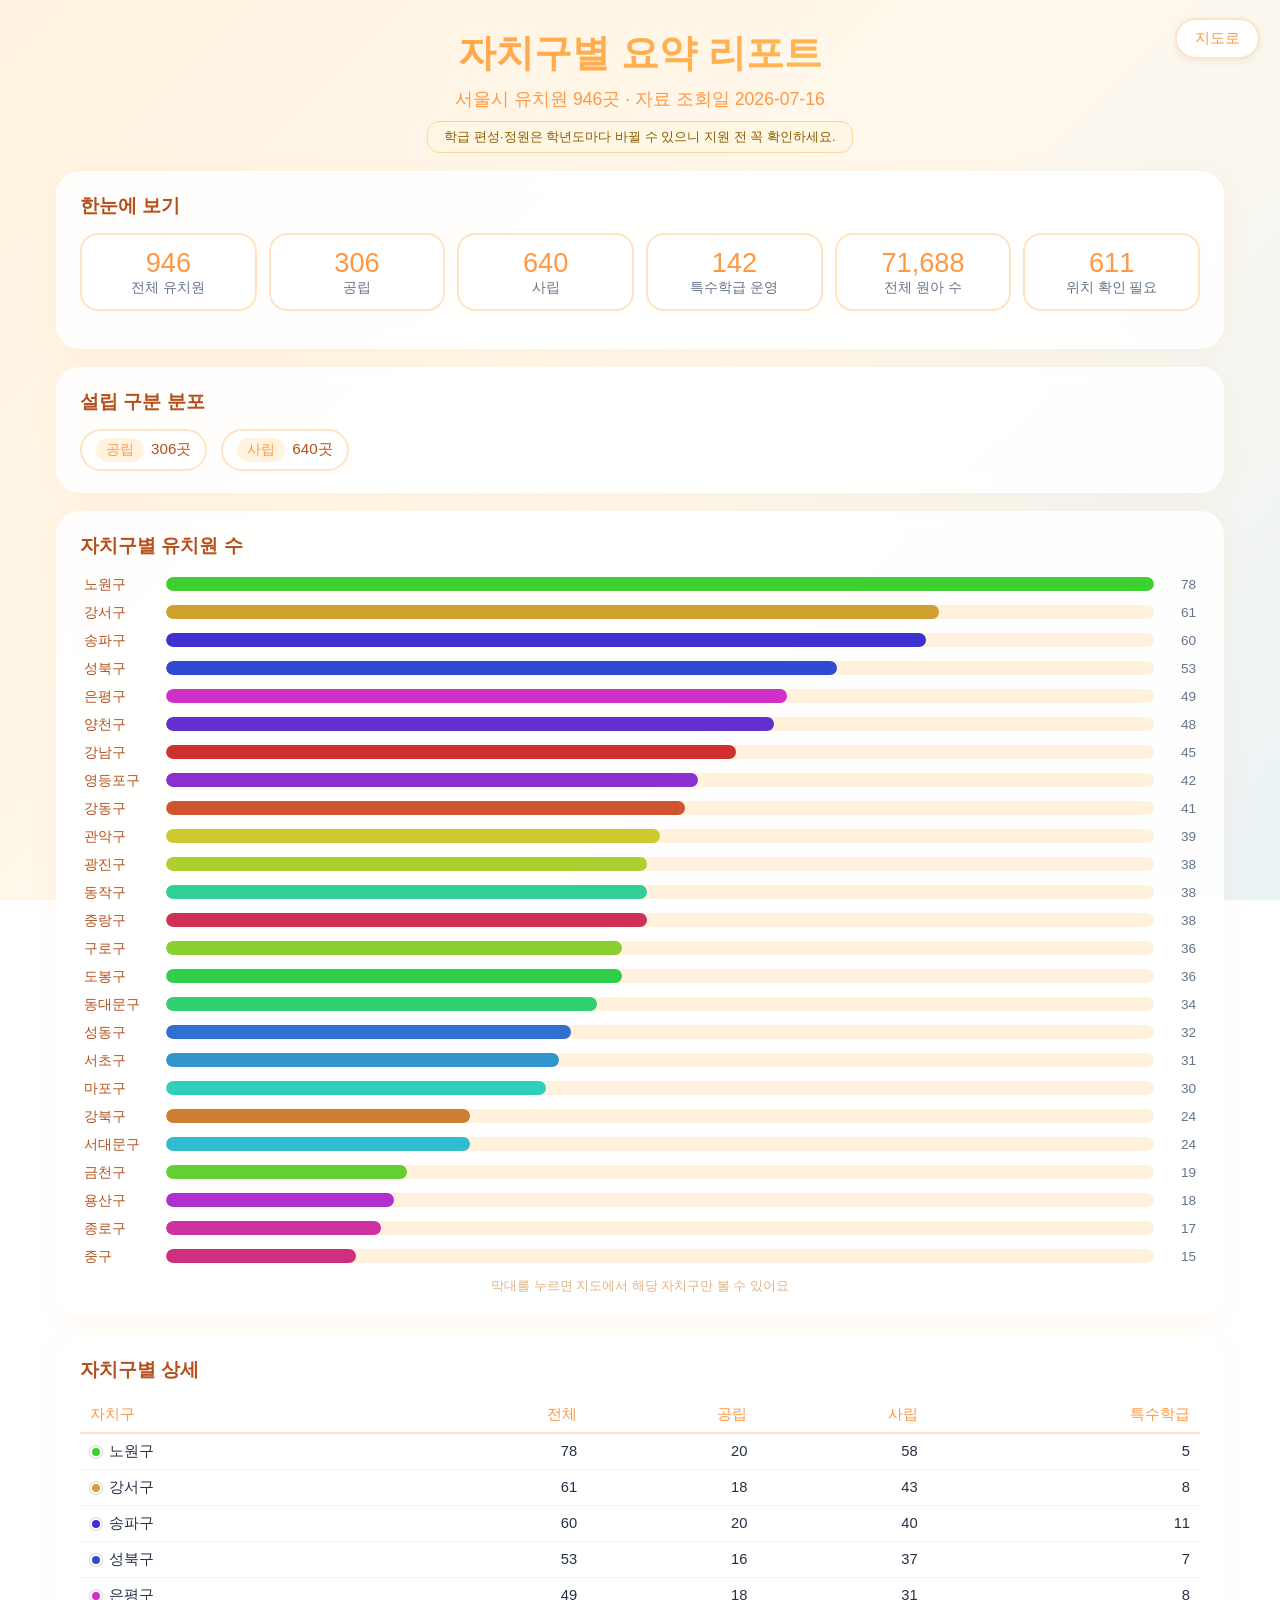
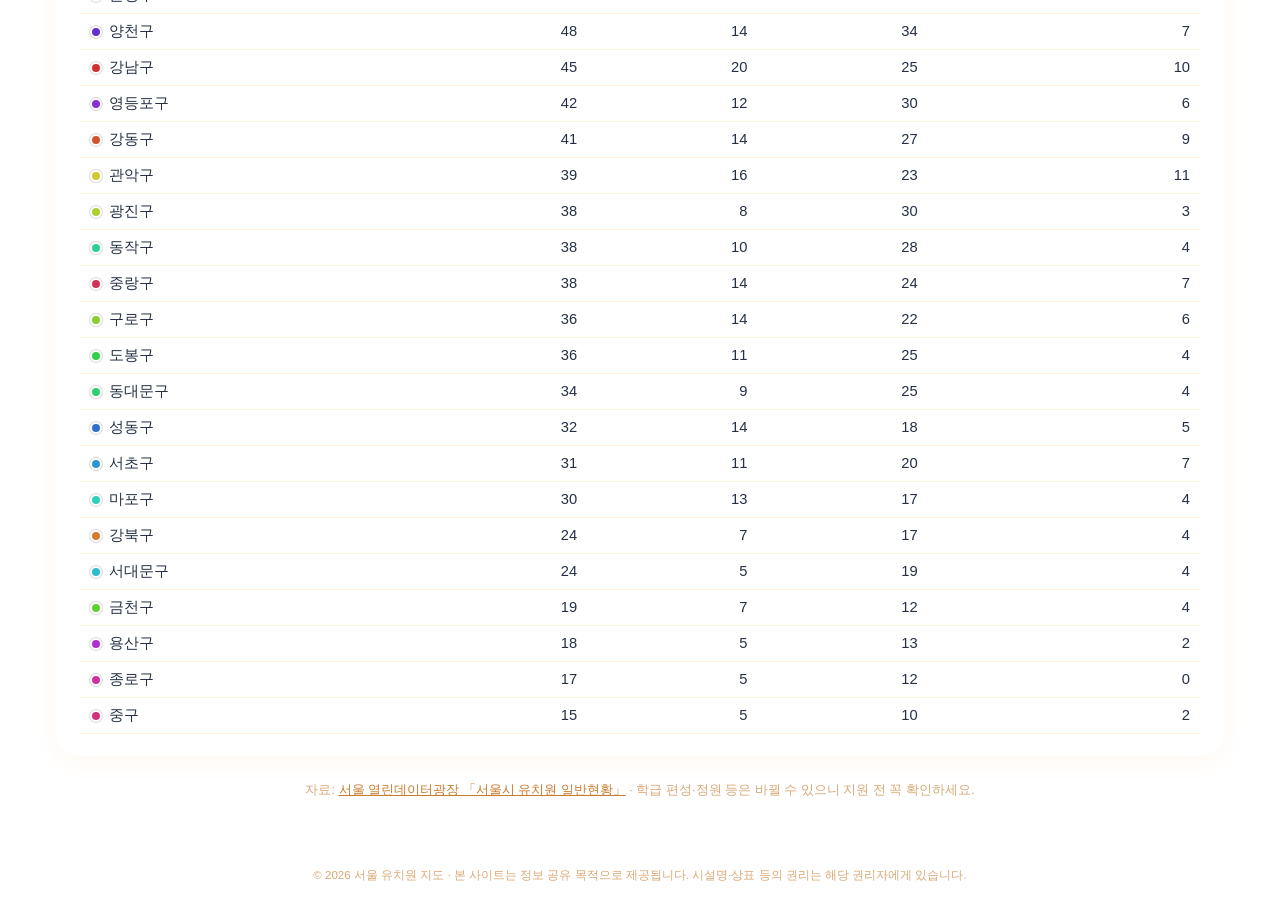
==== report.html @ e549f244 "서울 유치원 지도 초기 구현 서울 열린데이터광장 「서울시 유치원 일반현황」(946곳)을 수집·지오코딩해 자치구/설립구분/특수학급 여부로 필터링 가능한 지도로 제공. voucher_" ====
<!DOCTYPE html>
<html lang="ko">
<head>
<meta charset="UTF-8">
<meta name="viewport" content="width=device-width, initial-scale=1.0">
<meta http-equiv="Content-Security-Policy" content="default-src 'self'; script-src 'self'; style-src 'self' 'unsafe-inline' https://fonts.googleapis.com; font-src https://fonts.gstatic.com; img-src 'self' data:; connect-src 'self'; object-src 'none'; base-uri 'self'; form-action 'none'">
<title>자치구별 요약 리포트</title>
<meta name="description" content="서울 유치원 자치구별 현황 요약 리포트">
<meta name="theme-color" content="#FF9843">
<link rel="manifest" href="manifest.json">
<link rel="icon" type="image/png" sizes="512x512" href="assets/icons/app-icon-512.png">
<link rel="apple-touch-icon" sizes="180x180" href="assets/icons/app-icon-apple-180.png">
<meta name="apple-mobile-web-app-capable" content="yes">
<meta name="apple-mobile-web-app-status-bar-style" content="default">
<meta name="apple-mobile-web-app-title" content="유치원 지도">
<link rel="stylesheet" href="assets/css/style.css">
</head>
<body>

<header class="app-header">
  <a class="report-btn" href="index.html">지도로</a>
  <div class="header-inner">
    <h1 class="app-title">자치구별 요약 리포트</h1>
    <p class="app-subtitle">서울시 유치원 <span id="totalCount"></span>곳 · 자료 조회일 <span id="surveyDate"></span></p>
    <div class="top-notice">학급 편성·정원은 학년도마다 바뀔 수 있으니 지원 전 꼭 확인하세요.</div>
  </div>
</header>

<main class="container report-page">

  <!-- 핵심 지표 -->
  <section class="panel">
    <h2 class="report-section-title">한눈에 보기</h2>
    <div class="stat-tiles" id="statTiles"></div>
  </section>

  <!-- 설립 구분 분포 -->
  <section class="panel">
    <h2 class="report-section-title">설립 구분 분포</h2>
    <div class="status-chips" id="kindChips"></div>
  </section>

  <!-- 자치구별 기관 수 -->
  <section class="panel">
    <h2 class="report-section-title">자치구별 유치원 수</h2>
    <div class="district-bars" id="districtBars"></div>
    <p class="dash-hint">막대를 누르면 지도에서 해당 자치구만 볼 수 있어요</p>
  </section>

  <!-- 자치구별 상세 표 -->
  <section class="panel">
    <h2 class="report-section-title">자치구별 상세</h2>
    <div class="table-wrap">
      <table class="report-table" id="reportTable">
        <thead>
          <tr>
            <th>자치구</th><th>전체</th><th>공립</th><th>사립</th><th>특수학급</th>
          </tr>
        </thead>
        <tbody></tbody>
      </table>
    </div>
  </section>

  <footer class="app-footer">
    <p>자료: <a href="https://data.seoul.go.kr/dataList/OA-20566/A/1/datasetView.do" target="_blank" rel="noopener">서울 열린데이터광장 「서울시 유치원 일반현황」</a> · 학급 편성·정원 등은 바뀔 수 있으니 지원 전 꼭 확인하세요.</p>
  </footer>
</main>

<div class="site-notice" role="note">
  © 2026 서울 유치원 지도 · 본 사이트는 정보 공유 목적으로 제공됩니다. 시설명·상표 등의 권리는 해당 권리자에게 있습니다.
</div>

<script src="assets/js/data.js"></script>
<script src="assets/js/report.js"></script>
</body>
</html>
---- assets/css/style.css ----
@import url('https://fonts.googleapis.com/css2?family=Jua&display=swap');

:root {
  --coral: #FF9843;
  --coral-dark: #B5501C;
  --yellow: #FFC55C;
  --gold: #F5A623;
  --blue: #4A90D9;
  --grad-primary: linear-gradient(135deg, #FF9843, #FFC55C);
  --border-light: #FFE3C2;
  --text-muted: #64748b;
  --shadow-card: 0 8px 25px rgba(0, 0, 0, 0.1);
  --shadow-card-hover: 0 15px 35px rgba(0, 0, 0, 0.18);
  --shadow-panel: 0 4px 24px rgba(255, 152, 67, 0.08);
}

* { margin: 0; padding: 0; box-sizing: border-box; }

body {
  font-family: 'Jua', -apple-system, BlinkMacSystemFont, 'Segoe UI', 'Noto Sans KR', sans-serif;
  background: linear-gradient(135deg, #FFF3E0 0%, #FFF8ED 50%, #EAF3F5 100%);
  background-attachment: fixed;
  color: var(--coral-dark);
  min-height: 100vh;
}

/* ---------- 헤더 ---------- */
.app-header {
  position: relative;
  text-align: center;
  padding: 28px 16px 18px;
  overflow: hidden;
}
.app-title {
  font-size: 2.4rem;
  background: var(--grad-primary);
  -webkit-background-clip: text;
  background-clip: text;
  -webkit-text-fill-color: transparent;
  text-shadow: none;
}
.app-subtitle { margin-top: 8px; font-size: 1.1rem; color: var(--coral); }
.top-notice {
  display: inline-block; text-align: center;
  margin: 10px auto 0; padding: 6px 16px;
  background: #FFF6E3; color: #8A5B00;
  border: 1px solid #F5D89A; border-radius: 12px;
  font-size: 0.82rem; line-height: 1.35;
  position: relative; z-index: 1;
}
@keyframes float {
  0%, 100% { transform: translateY(0) rotate(-4deg); }
  50% { transform: translateY(-12px) rotate(4deg); }
}

.container { max-width: 1200px; margin: 0 auto; padding: 0 16px 40px; }

.report-btn {
  position: absolute; top: 18px; right: 20px; z-index: 10;
  font-size: 0.95rem; text-decoration: none;
  padding: 8px 18px; border-radius: 999px;
  background: white; color: var(--coral);
  border: 2px solid var(--border-light);
  box-shadow: 0 2px 8px rgba(0, 0, 0, 0.06);
  transition: all 0.25s;
}
.report-btn:hover {
  background: var(--grad-primary); color: white; border-color: transparent;
  transform: translateY(-2px);
  box-shadow: 0 4px 14px rgba(255, 152, 67, 0.4);
}

/* ---------- 패널 공통 ---------- */
.panel {
  background: rgba(255, 255, 255, 0.9);
  backdrop-filter: blur(8px);
  border-radius: 24px;
  box-shadow: var(--shadow-panel);
  padding: 18px 20px;
  margin-bottom: 18px;
}

/* ---------- 리포트 페이지 ---------- */
.report-page .panel { padding: 22px 24px; }
.report-section-title {
  font-size: 1.2rem; color: var(--coral-dark); margin-bottom: 14px;
}
.status-chips { display: flex; flex-wrap: wrap; gap: 14px; }
.status-chip {
  display: inline-flex; align-items: center; gap: 7px;
  background: white; border: 2px solid var(--border-light);
  border-radius: 999px; padding: 7px 14px;
}
.status-chip .tag { font-size: 0.85rem; }
.chip-num { font-size: 0.95rem; color: var(--coral-dark); }
.table-wrap { overflow-x: auto; }
.report-table {
  width: 100%; border-collapse: collapse; font-size: 0.92rem;
  min-width: 560px;
}
.report-table th {
  color: var(--coral); font-weight: normal; text-align: left;
  padding: 8px 10px; border-bottom: 2px solid var(--border-light);
  white-space: nowrap;
}
.report-table td {
  padding: 8px 10px; color: #253044;
  border-bottom: 1px solid #FFF1DC; white-space: nowrap;
}
.report-table td:not(:first-child), .report-table th:not(:first-child) { text-align: right; }
.report-table tr:hover td { background: #FFF8ED; }
.report-table .legend-dot { margin-right: 7px; }

.stat-tiles {
  display: grid; grid-template-columns: repeat(auto-fit, minmax(130px, 1fr));
  gap: 12px; margin-bottom: 16px;
}
.stat-tile {
  background: white; border: 2px solid var(--border-light);
  border-radius: 18px; padding: 12px 14px; text-align: center;
}
.stat-tile .num { font-size: 1.7rem; color: var(--coral); }
.stat-tile .lbl { font-size: 0.85rem; color: var(--text-muted); }

.district-bars { display: flex; flex-direction: column; gap: 5px; }
.dbar {
  display: grid; grid-template-columns: 74px 1fr 34px; align-items: center;
  gap: 8px; background: none; border: none; cursor: pointer;
  font-family: inherit; font-size: 0.9rem; color: var(--coral-dark);
  padding: 2px 4px; border-radius: 10px; text-align: left;
}
.dbar:hover, .dbar.active { background: #FFF8ED; }
.dbar .track { display: block; background: #FFF1DC; border-radius: 999px; height: 14px; overflow: hidden; }
.dbar .fill { display: block; height: 100%; border-radius: 999px; }
.dbar .cnt { text-align: right; color: var(--text-muted); font-size: 0.85rem; }
.dash-hint { margin-top: 10px; font-size: 0.8rem; color: #E0B482; text-align: center; }

/* ---------- 필터 바 ---------- */
.filter-row {
  display: flex; flex-wrap: wrap; align-items: center; gap: 8px;
  margin-bottom: 10px;
}
.filter-row:last-child { margin-bottom: 0; }
.filter-label {
  font-size: 0.85rem; color: var(--text-muted); min-width: 56px;
}
.search-row { gap: 10px; }

.filter-collapse-btn {
  flex: 0 0 44px; min-height: 44px;
  background: white; color: var(--coral);
  border: 2px solid var(--border-light); border-radius: 999px;
  font-size: 1rem; cursor: pointer;
  box-shadow: 0 2px 8px rgba(0, 0, 0, 0.06);
  transition: all 0.25s;
}
.filter-collapse-btn:hover {
  transform: translateY(-2px);
  box-shadow: 0 4px 12px rgba(255, 152, 67, 0.2);
}
.filter-groups[hidden] { display: none; }
.search-box {
  flex: 1; min-width: 220px; position: relative;
}
.search-box input {
  width: 100%; padding: 11px 16px;
  border: 2px solid var(--border-light); border-radius: 999px;
  font-family: inherit; font-size: 1rem; color: var(--coral-dark);
  outline: none; background: white; transition: box-shadow 0.2s, border-color 0.2s;
}
.search-box input:focus {
  border-color: var(--yellow);
  box-shadow: 0 0 0 3px rgba(255, 197, 92, 0.25);
}
.district-select {
  padding: 11px 16px; border: 2px solid var(--border-light); border-radius: 999px;
  font-family: inherit; font-size: 1rem; color: var(--coral-dark);
  background: white; cursor: pointer; outline: none;
  max-width: 220px;
}

.pill {
  font-family: inherit; font-size: 0.92rem;
  padding: 7px 16px; border-radius: 999px; cursor: pointer;
  background: white; color: var(--coral);
  border: 2px solid var(--border-light);
  box-shadow: 0 2px 8px rgba(0, 0, 0, 0.06);
  transition: all 0.25s;
}
.pill:hover { transform: translateY(-2px); }
.pill.active {
  background: var(--grad-primary); color: white; border-color: transparent;
  box-shadow: 0 4px 14px rgba(255, 152, 67, 0.4);
}
.pill.reset { color: var(--text-muted); border-color: #eee; }
.result-count { margin-top: 12px; font-size: 0.95rem; color: var(--coral); }

/* ---------- 뷰 전환 ---------- */
.view-toggle { display: none; justify-content: center; gap: 8px; margin-bottom: 14px; }

/* ---------- 지도 + 목록 ---------- */
.content-grid {
  display: grid; grid-template-columns: 55% 1fr; gap: 18px; align-items: start;
}
.map-pane {
  position: sticky; top: 16px;
  border-radius: 25px; overflow: hidden;
  box-shadow: var(--shadow-card);
  background: white;
}
#map { height: calc(100vh - 120px); min-height: 420px; }
.map-legend {
  position: absolute; bottom: 12px; left: 12px; z-index: 800;
  background: rgba(255, 255, 255, 0.92); border-radius: 14px;
  padding: 8px 12px; font-size: 0.75rem; color: var(--coral-dark);
  box-shadow: 0 2px 8px rgba(0, 0, 0, 0.12);
  display: flex; gap: 10px; align-items: center; flex-wrap: wrap;
  max-width: calc(100% - 24px);
}
.legend-dot {
  display: inline-block; width: 12px; height: 12px; border-radius: 50%;
  border: 2px solid white; box-shadow: 0 0 0 1px rgba(0,0,0,0.15);
  vertical-align: -2px; margin-right: 3px;
}

/* Leaflet 팝업을 디자인에 맞게 */
.leaflet-popup-content-wrapper { border-radius: 18px; font-family: 'Jua', sans-serif; }
.popup-name { font-size: 1.05rem; color: var(--coral-dark); margin-bottom: 4px; }
.popup-meta { font-size: 0.85rem; color: var(--text-muted); margin-bottom: 8px; }
.popup-btn {
  font-family: inherit; font-size: 0.85rem; padding: 5px 14px;
  border: none; border-radius: 999px; cursor: pointer;
  background: var(--grad-primary); color: white;
}

/* ---------- 카드 ---------- */
.card-grid {
  display: grid; grid-template-columns: repeat(auto-fill, minmax(240px, 1fr));
  gap: 18px;
}
.facility-card {
  background: white; border-radius: 25px; overflow: hidden;
  box-shadow: var(--shadow-card);
  transition: all 0.4s; cursor: pointer;
  display: flex; flex-direction: column;
}
.facility-card:hover {
  transform: translateY(-8px) rotate(-1deg);
  box-shadow: var(--shadow-card-hover);
}
.fav-btn {
  flex: 0 0 auto; font-size: 1.2rem; background: none;
  border: none; cursor: pointer; padding: 2px; line-height: 1;
  transition: transform 0.2s;
}
.fav-btn:hover { transform: scale(1.2); }
.card-body { padding: 16px 16px 16px; display: flex; flex-direction: column; gap: 7px; flex: 1; }
.card-title-row { display: flex; align-items: flex-start; justify-content: space-between; gap: 8px; }
.card-name { font-size: 1.08rem; color: var(--coral-dark); line-height: 1.3; flex: 1; min-width: 0; }
.card-tags { display: flex; flex-wrap: wrap; gap: 5px; }
.tag {
  font-size: 0.72rem; padding: 3px 10px; border-radius: 999px;
  background: #FFF3E0; color: var(--coral);
}
.tag.district { color: white; }
.tag.kind-public { background: #E3F0FC; color: #235A96; }
.tag.kind-private { background: #FFEFDD; color: #B0740A; }
.tag.special { background: #E8FBF3; color: #0E8F5F; }
.tag.approx { background: #FFE3E3; color: #C0392B; }
.approx-note { color: #C0392B; }
.card-info { font-size: 0.85rem; color: var(--text-muted); line-height: 1.5; }
.card-info .ico { margin-right: 4px; }
.card-locate {
  align-self: flex-start; margin-top: 2px;
  font-family: inherit; font-size: 0.8rem;
  padding: 5px 13px; border-radius: 999px; cursor: pointer;
  background: #FFF3E0; color: var(--coral-dark); border: none;
  transition: transform 0.2s;
}
.card-locate:hover { transform: translateY(-2px); }

/* ---------- 빈 상태 ---------- */
.empty-state { text-align: center; padding: 60px 0; color: var(--coral); }

/* ---------- 모달 ---------- */
.modal-overlay {
  position: fixed; inset: 0; z-index: 2000;
  background: rgba(0, 0, 0, 0.5); backdrop-filter: blur(4px);
  display: flex; align-items: center; justify-content: center;
  padding: 20px;
}
.modal-overlay[hidden] { display: none; }
.modal-card {
  background: white; border-radius: 25px;
  max-width: 520px; width: 100%; max-height: 85vh; overflow-y: auto;
  padding: 28px 26px 24px; position: relative;
  animation: popIn 0.35s cubic-bezier(0.34, 1.56, 0.64, 1);
}
@keyframes popIn {
  from { transform: scale(0.7); opacity: 0; }
  to { transform: scale(1); opacity: 1; }
}
.modal-close {
  position: absolute; top: 14px; right: 14px;
  width: 38px; height: 38px; border-radius: 50%;
  border: none; background: #FFF3E0; color: var(--coral);
  font-size: 1rem; cursor: pointer; transition: transform 0.3s;
}
.modal-close:hover { transform: rotate(90deg); }
.modal-title { font-size: 1.4rem; text-align: center; margin: 6px 0 4px; color: var(--coral-dark); }
.modal-tags { display: flex; justify-content: center; flex-wrap: wrap; gap: 6px; margin-bottom: 14px; }
.modal-intro {
  background: #FFF8ED; border-radius: 14px; padding: 10px 14px;
  font-size: 0.88rem; line-height: 1.6; color: #5D3E1F;
  margin-bottom: 14px;
}
.detail-list { display: flex; flex-direction: column; gap: 9px; margin-bottom: 18px; }
.detail-item {
  display: grid; grid-template-columns: 100px 1fr; gap: 8px;
  font-size: 0.92rem; line-height: 1.5;
  border-left: 4px solid var(--gold); padding-left: 10px;
}
.detail-item .k { color: var(--coral); }
.detail-item .v { color: #253044; word-break: break-all; }
.modal-links { display: flex; gap: 10px; justify-content: center; flex-wrap: wrap; }
.link-btn {
  font-family: inherit; font-size: 0.95rem; text-decoration: none;
  padding: 9px 20px; border-radius: 999px; color: white;
  border: none; cursor: pointer; transition: transform 0.2s;
  display: inline-block;
}
.link-btn:hover { transform: translateY(-2px); }
.link-btn.map { background: #4CAF7D; }
.link-btn.web { background: #38bdf8; }
.link-btn.fav { background: var(--coral); }

/* ---------- 푸터 ---------- */
.app-footer { margin-top: 26px; text-align: center; font-size: 0.8rem; color: #D9A876; }
.app-footer a { color: #C97C2E; }

.site-notice {
  max-width: 1200px; margin: 18px auto 0; padding: 10px 20px 30px;
  text-align: center; color: #D9A876; font-size: 0.72rem; line-height: 1.5;
}

/* ---------- 반응형 ---------- */
@media (max-width: 900px) {
  .app-title { font-size: 1.7rem; }
  .view-toggle { display: flex; }
  .content-grid { grid-template-columns: 1fr; }
  .map-pane { position: relative; top: auto; }
  #map { height: 62vh; min-height: 340px; }
  .content-grid.view-map .list-pane { display: none; }
  .content-grid.view-list .map-pane { display: none; }
  .card-grid { grid-template-columns: repeat(auto-fill, minmax(200px, 1fr)); gap: 12px; }
  .filter-label { width: 100%; min-width: 0; }
  .district-select { max-width: none; flex: 1; }
}
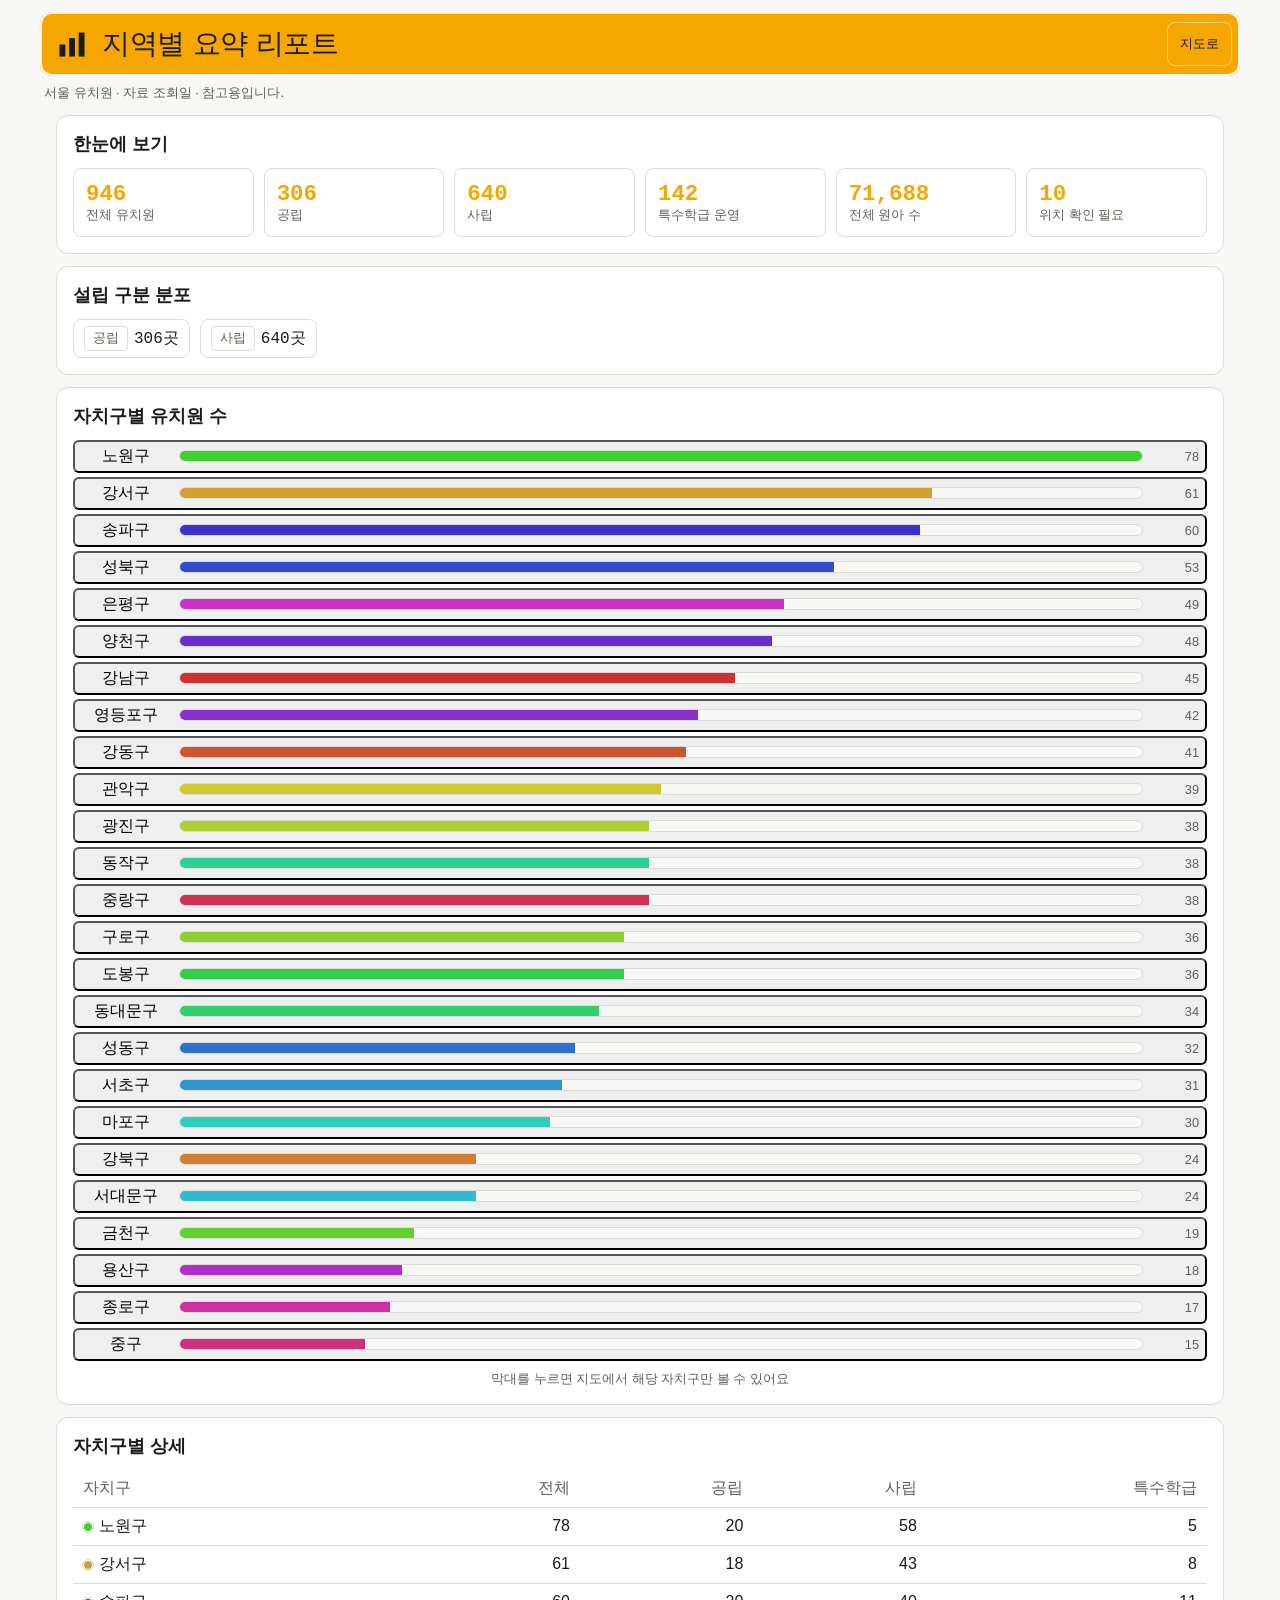
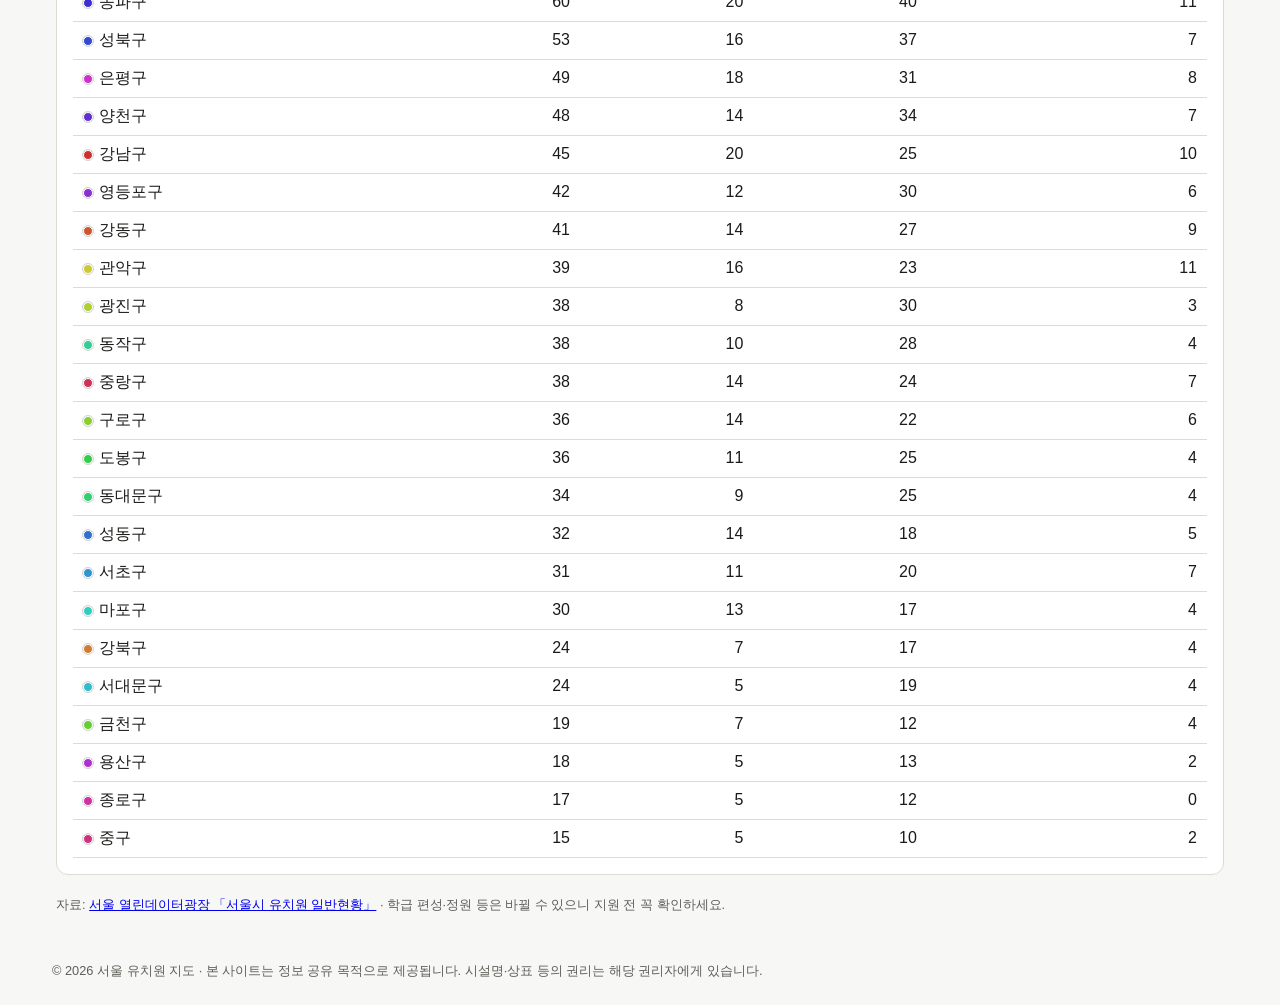
==== commit d729c264: "feat: 공공 안내 표지 체계 적용 daitmap 의 도로표지판 언어를 계승하는 공용 디자인 시스템으로 UI를 바꾼다. 면색 #F5A700 하나가 이 앱을 구분하고 나머지는 7개" ====
--- a/report.html
+++ b/report.html
@@ -2,11 +2,11 @@
 <html lang="ko">
 <head>
 <meta charset="UTF-8">
-<meta name="viewport" content="width=device-width, initial-scale=1.0">
+<meta name="viewport" content="width=device-width, initial-scale=1.0, viewport-fit=cover">
 <meta http-equiv="Content-Security-Policy" content="default-src 'self'; script-src 'self'; style-src 'self' 'unsafe-inline' https://fonts.googleapis.com; font-src https://fonts.gstatic.com; img-src 'self' data:; connect-src 'self'; object-src 'none'; base-uri 'self'; form-action 'none'">
 <title>자치구별 요약 리포트</title>
 <meta name="description" content="서울 유치원 자치구별 현황 요약 리포트">
-<meta name="theme-color" content="#FF9843">
+<meta name="theme-color" content="#F5A700">
 <link rel="manifest" href="manifest.json">
 <link rel="icon" type="image/png" sizes="512x512" href="assets/icons/app-icon-512.png">
 <link rel="apple-touch-icon" sizes="180x180" href="assets/icons/app-icon-apple-180.png">
@@ -18,12 +18,14 @@
 <body>
 
 <header class="app-header">
-  <a class="report-btn" href="index.html">지도로</a>
   <div class="header-inner">
-    <h1 class="app-title">자치구별 요약 리포트</h1>
-    <p class="app-subtitle">서울시 유치원 <span id="totalCount"></span>곳 · 자료 조회일 <span id="surveyDate"></span></p>
-    <div class="top-notice">학급 편성·정원은 학년도마다 바뀔 수 있으니 지원 전 꼭 확인하세요.</div>
+    <svg class="sign-mark" viewBox="0 0 24 24" aria-hidden="true" focusable="false"><rect x="2.6" y="12.4" width="4.4" height="9"/><rect x="9.8" y="7.6" width="4.4" height="13.8"/><rect x="17" y="3.4" width="4.4" height="18"/></svg>
+    <div class="sign-text">
+      <h1 class="app-title">지역별 요약 리포트</h1>
+    </div>
+    <a class="report-btn" href="index.html">지도로</a>
   </div>
+  <p class="app-notice">서울 유치원 · 자료 조회일 <span id="surveyDate"></span> · 참고용입니다.</p>
 </header>
 
 <main class="container report-page">
--- a/assets/css/style.css
+++ b/assets/css/style.css
@@ -1,358 +1,812 @@
-@import url('https://fonts.googleapis.com/css2?family=Jua&display=swap');
+@import url('https://fonts.googleapis.com/css2?family=Do+Hyeon&family=IBM+Plex+Sans+KR:wght@400;500;600&family=JetBrains+Mono:wght@500;700&display=swap');
+
+/* ============================================================
+   공공 안내 표지 체계 — 다있맵(daitmap) 지도 PWA 공용
+   면색 1개가 앱을 구분하고, 나머지는 전부 조용하게 둔다.
+   그림자로 띄우지 않는다. 판은 면색과 1px 괘선으로 만든다.
+   ============================================================ */
 
 :root {
-  --coral: #FF9843;
-  --coral-dark: #B5501C;
-  --yellow: #FFC55C;
-  --gold: #F5A623;
-  --blue: #4A90D9;
-  --grad-primary: linear-gradient(135deg, #FF9843, #FFC55C);
-  --border-light: #FFE3C2;
-  --text-muted: #64748b;
-  --shadow-card: 0 8px 25px rgba(0, 0, 0, 0.1);
-  --shadow-card-hover: 0 15px 35px rgba(0, 0, 0, 0.18);
-  --shadow-panel: 0 4px 24px rgba(255, 152, 67, 0.08);
+  /* 면색 — 앱마다 이 세 줄만 다르다.
+     어린이보호구역 표지 — 노랑 바탕에 검정 글자. */
+  --sign: #F5A700;
+  --sign-ink: #1A1A18;
+  --sign-wash: #FBF2DF;      /* 면색의 아주 옅은 톤 — hover/선택 바닥 */
+
+  /* 중립 — 7개 앱 공통 */
+  --bg: #F7F7F5;
+  --panel: #FFFFFF;
+  --ink: #1A1A18;
+  --ink-muted: #5F5E58;
+  --line: #DCDBD4;
+
+  /* 정보를 나르는 색만 남긴다 */
+  --free: #176B5B;
+  --paid: #8A4B12;
+
+  /* 지도 마커·범례 — 면색 계열에서 명도와 색상으로 갈라낸다.
+     app.js 의 KIND_ORDER 순서와 1:1로 대응한다. 색값은 디자인 시스템이 소유한다. */
+  --kind-1: #B8791A;   /* 공립 */
+  --kind-2: #4A6E8A;   /* 사립 */
+
+  /* 1.250 (Major Third) — 이 여섯 단계 밖의 크기를 쓰지 않는다 */
+  --fs-xxl: 2.19rem;
+  --fs-xl:  1.75rem;
+  --fs-l:   1.40rem;
+  --fs-m:   1.12rem;
+  --fs-base: 1rem;
+  --fs-s:   0.80rem;
+
+  --tap: 44px;               /* 최소 터치 타깃 */
+  --radius-panel: 12px;
+  --radius-card: 10px;
+
+  accent-color: var(--sign);
+  caret-color: var(--sign);
+  scrollbar-color: var(--line) transparent;
+  color-scheme: light;
 }
 
 * { margin: 0; padding: 0; box-sizing: border-box; }
 
 body {
-  font-family: 'Jua', -apple-system, BlinkMacSystemFont, 'Segoe UI', 'Noto Sans KR', sans-serif;
-  background: linear-gradient(135deg, #FFF3E0 0%, #FFF8ED 50%, #EAF3F5 100%);
-  background-attachment: fixed;
-  color: var(--coral-dark);
+  font-family: 'IBM Plex Sans KR', -apple-system, BlinkMacSystemFont, 'Segoe UI', sans-serif;
+  background: var(--bg);
+  color: var(--ink);
   min-height: 100vh;
-}
-
-/* ---------- 헤더 ---------- */
+  -webkit-text-size-adjust: 100%;
+}
+
+/* 우리가 그리지 않은 브라우저 표면도 디자인에 포함된다 */
+::selection { background: var(--sign); color: var(--sign-ink); }
+::-webkit-scrollbar { width: 10px; height: 10px; }
+::-webkit-scrollbar-thumb { background: var(--line); border-radius: 999px; }
+::-webkit-scrollbar-track { background: transparent; }
+
+:where(a, button, input, select, [tabindex]):focus-visible {
+  outline: 2px solid var(--sign);
+  outline-offset: 2px;
+  border-radius: 4px;
+}
+
+/* 수치는 표지판의 거리 표기처럼 자리를 지킨다 */
+.num {
+  font-family: 'JetBrains Mono', ui-monospace, monospace;
+  font-variant-numeric: tabular-nums;
+  font-weight: 700;
+}
+
+/* ---------- 헤더: 표지판 ---------- */
 .app-header {
+  padding: max(12px, env(safe-area-inset-top)) 12px 0;
+}
+
+.header-inner {
   position: relative;
+  max-width: 1200px;
+  margin: 0 auto;
+  display: flex;
+  align-items: center;
+  gap: 12px;
+  min-height: 52px;
+  padding: 8px 56px 8px 12px;   /* 우측은 링크복사 버튼 자리 */
+  background: var(--sign);
+  color: var(--sign-ink);
+  border-radius: var(--radius-panel);
+  box-shadow: inset 0 0 0 2px rgba(255, 255, 255, .9);
+}
+
+.sign-mark {
+  flex: 0 0 auto;
+  width: 26px;
+  height: 26px;
+  fill: currentColor;
+}
+
+.sign-text { flex: 1; min-width: 0; }
+
+.app-title {
+  font-family: 'Do Hyeon', 'IBM Plex Sans KR', sans-serif;
+  font-size: var(--fs-l);
+  font-weight: 400;
+  line-height: 1.15;
+  letter-spacing: -0.01em;
+  color: var(--sign-ink);
+  /* 표지판은 이름을 줄이지 않는다. 좁으면 어절 단위로 두 줄이 된다. */
+  word-break: keep-all;
+  text-wrap: balance;
+}
+
+.sign-count {
+  flex: 0 0 auto;
+  display: flex;
+  align-items: baseline;
+  gap: 2px;
+  color: var(--sign-ink);
+}
+.sign-count .num { font-size: var(--fs-l); }
+.sign-count .unit { font-size: var(--fs-s); opacity: .8; }
+
+.app-notice {
+  max-width: 1200px;
+  margin: 8px auto 0;
+  padding: 0 4px;
+  font-size: var(--fs-s);
+  line-height: 1.45;
+  color: var(--ink-muted);
+}
+
+.share-link-btn {
+  position: absolute;
+  top: 50%;
+  right: 4px;
+  transform: translateY(-50%);
+  width: var(--tap);
+  height: var(--tap);
+  display: flex;
+  align-items: center;
+  justify-content: center;
+  border: none;
+  border-radius: 8px;
+  background: transparent;
+  color: var(--sign-ink);
+  line-height: 1;
+  cursor: pointer;
+}
+.share-link-btn:active { background: rgba(255, 255, 255, .16); }
+
+.share-link-toast {
+  position: absolute;
+  right: 4px;
+  top: calc(100% + 6px);
+  z-index: 5;
+  padding: 6px 12px;
+  border-radius: 6px;
+  background: var(--ink);
+  color: #fff;
+  font-size: var(--fs-s);
+  font-weight: 500;
+  white-space: nowrap;
+}
+
+/* ---------- 레이아웃 ---------- */
+.container {
+  max-width: 1200px;
+  margin: 0 auto;
+  padding: 12px 12px max(32px, env(safe-area-inset-bottom));
+}
+
+.panel {
+  background: var(--panel);
+  border: 1px solid var(--line);
+  border-radius: var(--radius-panel);
+  padding: 12px;
+  margin-bottom: 12px;
+}
+
+.report-btn {
+  position: absolute;
+  top: 50%;
+  right: 8px;
+  transform: translateY(-50%);
+  min-height: var(--tap);
+  display: inline-flex;
+  align-items: center;
+  padding: 0 12px;
+  font-size: var(--fs-s);
+  text-decoration: none;
+  color: var(--sign-ink);
+  border: 1px solid rgba(255, 255, 255, .5);
+  border-radius: 8px;
+}
+
+/* ---------- 필터 ---------- */
+.filter-bar { position: sticky; top: 8px; z-index: 900; }
+
+.filter-row {
+  display: flex;
+  flex-wrap: wrap;
+  align-items: center;
+  gap: 8px;
+  margin-bottom: 8px;
+}
+.filter-row:last-child { margin-bottom: 0; }
+
+.filter-label {
+  width: 100%;
+  font-size: var(--fs-s);
+  font-weight: 500;
+  color: var(--ink-muted);
+}
+
+/* 모바일에서는 검색이 한 줄을 다 쓴다. 시군구·필터는 다음 줄로 내려간다. */
+.search-row { gap: 8px; }
+.search-box { flex: 1 1 100%; min-width: 0; }
+
+/* 아이콘 — 컨트롤은 전부 같은 선 굵기로 그린다.
+   헤더의 표지판 픽토그램만 면으로 채운 별개 계열이다. */
+.ico {
+  width: 20px;
+  height: 20px;
+  fill: none;
+  stroke: currentColor;
+  stroke-width: 1.8;
+  stroke-linecap: round;
+  stroke-linejoin: round;
+  pointer-events: none;   /* 클릭 판정이 늘 버튼에 잡히도록 */
+}
+
+/* font-size 는 16px 아래로 내리지 않는다 — iOS 가 포커스 시 페이지를 확대한다 */
+.search-box input,
+.district-select {
+  width: 100%;
+  min-height: var(--tap);
+  padding: 8px 12px;
+  border: 1px solid var(--line);
+  border-radius: 8px;
+  background: var(--panel);
+  font-family: inherit;
+  font-size: var(--fs-base);
+  color: var(--ink);
+  outline: none;
+}
+.search-box input::placeholder { color: var(--ink-muted); }
+.search-box input:focus,
+.district-select:focus { border-color: var(--sign); }
+
+/* min-width:0 이 없으면 select 가 가장 긴 옵션 텍스트만큼 벌어져
+   좁은 화면에서 옆 버튼을 다음 줄로 밀어낸다. */
+.district-select { flex: 1; width: auto; min-width: 0; max-width: none; cursor: pointer; }
+
+.filter-collapse-btn {
+  flex: 0 0 var(--tap);
+  width: var(--tap);
+  min-height: var(--tap);
+  border: 1px solid var(--line);
+  border-radius: 8px;
+  background: var(--panel);
+  color: var(--ink-muted);
+  cursor: pointer;
+}
+.filter-collapse-btn[aria-expanded="true"] {
+  background: var(--sign);
+  border-color: var(--sign);
+  color: var(--sign-ink);
+}
+.filter-collapse-btn .ico { transition: transform .18s ease; }
+.filter-collapse-btn[aria-expanded="true"] .ico { transform: rotate(180deg); }
+.filter-groups[hidden] { display: none; }
+
+.pill {
+  min-height: var(--tap);
+  display: inline-flex;
+  align-items: center;
+  padding: 0 14px;
+  border: 1px solid var(--line);
+  border-radius: 999px;
+  background: var(--panel);
+  font-family: inherit;
+  font-size: var(--fs-base);
+  color: var(--ink);
+  cursor: pointer;
+}
+.pill.active {
+  background: var(--sign);
+  border-color: var(--sign);
+  color: var(--sign-ink);
+}
+.pill.reset { color: var(--ink-muted); }
+
+.result-count-row {
+  display: flex;
+  align-items: center;
+  flex-wrap: wrap;
+  gap: 8px;
+  margin-top: 10px;
+}
+.result-count {
+  margin-left: auto;
+  font-size: var(--fs-s);
+  color: var(--ink-muted);
+}
+
+/* 시각적으로는 작게, 히트 영역은 44px */
+.view-toggle {
+  display: inline-flex;
+  border: 1px solid var(--line);
+  border-radius: 999px;
+  overflow: hidden;
+  background: var(--panel);
+}
+.view-toggle .pill { border: none; border-radius: 0; }
+.view-toggle .pill + .pill { box-shadow: inset 1px 0 0 var(--line); }
+.pill-sm,
+.result-count-row .pill {
+  min-height: var(--tap);
+  padding: 0 12px;
+  font-size: var(--fs-s);
+}
+
+/* ---------- 지도 + 목록 ---------- */
+.content-grid {
+  display: grid;
+  grid-template-columns: 1fr;
+  gap: 12px;
+  align-items: start;
+}
+.content-grid.view-map .list-pane { display: none; }
+.content-grid.view-list .map-pane { display: none; }
+
+.map-pane {
+  position: relative;
+  border: 1px solid var(--line);
+  border-radius: var(--radius-panel);
+  overflow: hidden;
+  background: var(--panel);
+}
+#map { height: 62dvh; min-height: 320px; }
+
+.map-legend {
+  position: absolute;
+  bottom: 10px;
+  left: 10px;
+  z-index: 800;
+  display: flex;
+  gap: 10px;
+  align-items: center;
+  flex-wrap: wrap;
+  max-width: calc(100% - 20px);
+  padding: 7px 10px;
+  border: 1px solid var(--line);
+  border-radius: 8px;
+  background: rgba(255, 255, 255, .94);
+  font-size: var(--fs-s);
+  color: var(--ink);
+}
+.legend-dot {
+  display: inline-block;
+  width: 10px;
+  height: 10px;
+  border-radius: 50%;
+  background: var(--sign);   /* 지도 범례는 인라인 KIND_COLOR 가 덮어쓴다 */
+  border: 1.5px solid #fff;
+  outline: 1px solid rgba(0, 0, 0, .18);
+  vertical-align: -1px;
+  margin-right: 3px;
+}
+
+/* Leaflet 팝업 */
+.leaflet-popup-content-wrapper {
+  border-radius: var(--radius-card);
+  font-family: 'IBM Plex Sans KR', sans-serif;
+}
+.popup-name { font-size: var(--fs-m); font-weight: 600; color: var(--ink); margin-bottom: 3px; }
+.popup-meta { font-size: var(--fs-s); color: var(--ink-muted); margin-bottom: 8px; }
+.popup-btn {
+  min-height: var(--tap);
+  padding: 0 14px;
+  border: none;
+  border-radius: 8px;
+  background: var(--sign);
+  color: var(--sign-ink);
+  font-family: inherit;
+  font-size: var(--fs-s);
+  cursor: pointer;
+}
+
+/* ---------- 카드 ---------- */
+.card-grid {
+  display: grid;
+  grid-template-columns: 1fr;
+  gap: 10px;
+}
+
+.facility-card {
+  display: flex;
+  flex-direction: column;
+  background: var(--panel);
+  border: 1px solid var(--line);
+  border-radius: var(--radius-card);
+  overflow: hidden;
+  cursor: pointer;
+}
+
+.card-body {
+  display: flex;
+  flex-direction: column;
+  gap: 7px;
+  flex: 1;
+  padding: 12px;
+}
+.card-title-row {
+  display: flex;
+  align-items: flex-start;
+  justify-content: space-between;
+  gap: 8px;
+}
+.card-name {
+  flex: 1;
+  min-width: 0;
+  font-size: var(--fs-l);
+  font-weight: 600;
+  line-height: 1.3;
+  color: var(--ink);
+}
+
+.fav-btn {
+  flex: 0 0 auto;
+  width: var(--tap);
+  height: var(--tap);
+  margin: -10px -8px -10px 0;   /* 시각 크기는 그대로, 히트 영역만 확보 */
+  display: flex;
+  align-items: center;
+  justify-content: center;
+  border: none;
+  background: none;
+  color: var(--ink-muted);
+  cursor: pointer;
+}
+.fav-btn.on { color: var(--sign); }
+.fav-btn.on .ico { fill: currentColor; }
+
+.card-tags { display: flex; flex-wrap: wrap; gap: 5px; }
+
+/* 기본 태그는 무채색. 정보를 나르는 것만 색을 갖는다. */
+.tag {
+  padding: 3px 8px;
+  border: 1px solid var(--line);
+  border-radius: 4px;
+  background: var(--panel);
+  font-size: var(--fs-s);
+  font-weight: 500;
+  color: var(--ink-muted);
+  white-space: nowrap;
+}
+.tag.district { color: var(--ink); }
+/* 부모가 스캔하는 것은 "무료"다. 무료만 면 채움, 유료는 외곽선 + 굵기.
+   유료까지 채우면 면색이 카드로 새어 "면색은 표지판·활성 필터·마커에만" 규칙이 깨진다. */
+.tag.free, .tag.paid { font-weight: 600; }
+.tag.free { background: var(--free); border-color: var(--free); color: #fff; }
+.tag.paid { border-color: var(--paid); color: var(--paid); }
+
+.card-info {
+  font-size: var(--fs-base);
+  line-height: 1.5;
+  color: var(--ink-muted);
+}
+
+.card-locate {
+  align-self: flex-start;
+  min-height: var(--tap);
+  display: inline-flex;
+  align-items: center;
+  padding: 0 12px;
+  border: 1px solid var(--line);
+  border-radius: 8px;
+  background: var(--panel);
+  font-family: inherit;
+  font-size: var(--fs-s);
+  color: var(--ink);
+  cursor: pointer;
+}
+
+.empty-state {
+  padding: 48px 16px;
   text-align: center;
-  padding: 28px 16px 18px;
-  overflow: hidden;
-}
-.app-title {
-  font-size: 2.4rem;
-  background: var(--grad-primary);
-  -webkit-background-clip: text;
-  background-clip: text;
-  -webkit-text-fill-color: transparent;
-  text-shadow: none;
-}
-.app-subtitle { margin-top: 8px; font-size: 1.1rem; color: var(--coral); }
-.top-notice {
-  display: inline-block; text-align: center;
-  margin: 10px auto 0; padding: 6px 16px;
-  background: #FFF6E3; color: #8A5B00;
-  border: 1px solid #F5D89A; border-radius: 12px;
-  font-size: 0.82rem; line-height: 1.35;
-  position: relative; z-index: 1;
-}
-@keyframes float {
-  0%, 100% { transform: translateY(0) rotate(-4deg); }
-  50% { transform: translateY(-12px) rotate(4deg); }
-}
-
-.container { max-width: 1200px; margin: 0 auto; padding: 0 16px 40px; }
-
-.report-btn {
-  position: absolute; top: 18px; right: 20px; z-index: 10;
-  font-size: 0.95rem; text-decoration: none;
-  padding: 8px 18px; border-radius: 999px;
-  background: white; color: var(--coral);
-  border: 2px solid var(--border-light);
-  box-shadow: 0 2px 8px rgba(0, 0, 0, 0.06);
-  transition: all 0.25s;
-}
-.report-btn:hover {
-  background: var(--grad-primary); color: white; border-color: transparent;
-  transform: translateY(-2px);
-  box-shadow: 0 4px 14px rgba(255, 152, 67, 0.4);
-}
-
-/* ---------- 패널 공통 ---------- */
-.panel {
-  background: rgba(255, 255, 255, 0.9);
-  backdrop-filter: blur(8px);
-  border-radius: 24px;
-  box-shadow: var(--shadow-panel);
-  padding: 18px 20px;
-  margin-bottom: 18px;
+  color: var(--ink-muted);
+  line-height: 1.7;
+}
+
+/* ---------- 모달: 모바일은 바텀시트 ---------- */
+.modal-overlay {
+  position: fixed;
+  inset: 0;
+  z-index: 2000;
+  display: flex;
+  align-items: flex-end;
+  justify-content: center;
+  background: rgba(26, 26, 24, .45);
+}
+.modal-overlay[hidden] { display: none; }
+
+.modal-card {
+  position: relative;
+  width: 100%;
+  max-height: 88dvh;
+  overflow-y: auto;
+  padding: 20px 16px max(20px, env(safe-area-inset-bottom));
+  background: var(--panel);
+  border-radius: 16px 16px 0 0;
+  animation: sheetUp .22s cubic-bezier(.2, .7, .3, 1);
+}
+/* 그랩 핸들 */
+.modal-card::before {
+  content: "";
+  display: block;
+  width: 40px;
+  height: 4px;
+  margin: -8px auto 12px;
+  border-radius: 999px;
+  background: var(--line);
+}
+@keyframes sheetUp {
+  from { transform: translateY(16px); opacity: 0; }
+  to   { transform: translateY(0);    opacity: 1; }
+}
+
+.modal-close {
+  position: absolute;
+  top: 8px;
+  right: 8px;
+  width: var(--tap);
+  height: var(--tap);
+  border: none;
+  border-radius: 8px;
+  background: transparent;
+  color: var(--ink-muted);
+  cursor: pointer;
+}
+
+.modal-title {
+  font-size: var(--fs-l);
+  font-weight: 600;
+  line-height: 1.3;
+  margin: 0 40px 8px 0;
+  color: var(--ink);
+}
+.modal-tags { display: flex; flex-wrap: wrap; gap: 5px; margin-bottom: 14px; }
+
+.modal-intro {
+  padding: 10px 12px;
+  margin-bottom: 14px;
+  border: 1px solid var(--line);
+  border-radius: 8px;
+  background: var(--bg);
+  font-size: var(--fs-base);
+  line-height: 1.6;
+  color: var(--ink-muted);
+}
+
+.detail-list { display: flex; flex-direction: column; margin-bottom: 18px; }
+.detail-item {
+  display: grid;
+  grid-template-columns: 84px 1fr;
+  gap: 10px;
+  padding: 9px 0;
+  border-bottom: 1px solid var(--line);
+  font-size: var(--fs-base);
+  line-height: 1.5;
+}
+.detail-item:last-child { border-bottom: none; }
+.detail-item .k { color: var(--ink-muted); }
+.detail-item .v { color: var(--ink); word-break: break-word; }
+
+.modal-links { display: flex; flex-wrap: wrap; gap: 8px; }
+.link-btn {
+  flex: 1;
+  min-width: 120px;
+  min-height: var(--tap);
+  display: inline-flex;
+  align-items: center;
+  justify-content: center;
+  padding: 0 16px;
+  border: 1px solid var(--line);
+  border-radius: 8px;
+  background: var(--panel);
+  font-family: inherit;
+  font-size: var(--fs-base);
+  color: var(--ink);
+  text-decoration: none;
+  cursor: pointer;
+}
+.link-btn.map {
+  background: var(--sign);
+  border-color: var(--sign);
+  color: var(--sign-ink);
+}
+
+/* ---------- 푸터 ---------- */
+.app-footer {
+  margin-top: 20px;
+  font-size: var(--fs-s);
+  line-height: 1.6;
+  color: var(--ink-muted);
+}
+.site-notice {
+  max-width: 1200px;
+  margin: 0 auto;
+  padding: 14px 12px max(24px, env(safe-area-inset-bottom));
+  font-size: var(--fs-s);
+  line-height: 1.6;
+  color: var(--ink-muted);
 }
 
 /* ---------- 리포트 페이지 ---------- */
-.report-page .panel { padding: 22px 24px; }
+.report-page .panel { padding: 16px; }
 .report-section-title {
-  font-size: 1.2rem; color: var(--coral-dark); margin-bottom: 14px;
-}
-.status-chips { display: flex; flex-wrap: wrap; gap: 14px; }
+  font-size: var(--fs-m);
+  font-weight: 600;
+  margin-bottom: 12px;
+  color: var(--ink);
+}
+.status-chips { display: flex; flex-wrap: wrap; gap: 10px; }
 .status-chip {
-  display: inline-flex; align-items: center; gap: 7px;
-  background: white; border: 2px solid var(--border-light);
-  border-radius: 999px; padding: 7px 14px;
-}
-.status-chip .tag { font-size: 0.85rem; }
-.chip-num { font-size: 0.95rem; color: var(--coral-dark); }
+  display: flex;
+  align-items: center;
+  gap: 6px;
+  padding: 6px 10px;
+  border: 1px solid var(--line);
+  border-radius: 8px;
+}
+.status-chip .tag { font-size: var(--fs-s); }
+.chip-num {
+  font-family: 'JetBrains Mono', ui-monospace, monospace;
+  font-variant-numeric: tabular-nums;
+  font-size: var(--fs-base);
+  color: var(--ink);
+}
 .table-wrap { overflow-x: auto; }
 .report-table {
-  width: 100%; border-collapse: collapse; font-size: 0.92rem;
-  min-width: 560px;
+  width: 100%;
+  border-collapse: collapse;
+  font-size: var(--fs-base);
+  font-variant-numeric: tabular-nums;
 }
 .report-table th {
-  color: var(--coral); font-weight: normal; text-align: left;
-  padding: 8px 10px; border-bottom: 2px solid var(--border-light);
+  padding: 8px 10px;
+  border-bottom: 1px solid var(--line);
+  color: var(--ink-muted);
+  font-weight: 500;
+  text-align: left;
+}
+.report-table td {
+  padding: 8px 10px;
+  border-bottom: 1px solid var(--line);
+  color: var(--ink);
+}
+.report-table td:not(:first-child),
+.report-table th:not(:first-child) { text-align: right; }
+.report-table tr:hover td { background: var(--sign-wash); }
+.report-table .legend-dot { margin-right: 6px; }
+
+.stat-tiles {
+  display: grid;
+  grid-template-columns: repeat(auto-fit, minmax(130px, 1fr));
+  gap: 10px;
+}
+.stat-tile {
+  padding: 12px;
+  border: 1px solid var(--line);
+  border-radius: 8px;
+}
+.stat-tile .num {
+  display: block;
+  font-size: var(--fs-l);
+  color: var(--sign);
+}
+.stat-tile .lbl { font-size: var(--fs-s); color: var(--ink-muted); }
+
+.district-bars { display: flex; flex-direction: column; gap: 4px; }
+.dbar {
+  display: grid;
+  grid-template-columns: 90px 1fr 48px;
+  gap: 8px;
+  align-items: center;
+  padding: 4px 6px;
+  border-radius: 6px;
+  font-size: var(--fs-base);
+}
+.dbar:hover, .dbar.active { background: var(--sign-wash); }
+.dbar .track {
+  display: block;
+  height: 12px;
+  border-radius: 999px;
+  background: var(--bg);
+  border: 1px solid var(--line);
+  overflow: hidden;
+}
+.dbar .fill { display: block; height: 100%; background: var(--sign); }
+.dbar .cnt {
+  text-align: right;
+  font-variant-numeric: tabular-nums;
+  color: var(--ink-muted);
+  font-size: var(--fs-s);
+}
+.dash-hint {
+  margin-top: 10px;
+  text-align: center;
+  font-size: var(--fs-s);
+  color: var(--ink-muted);
+}
+
+/* ---------- 독도 ----------
+   배경 지도의 표기에 기대지 않고 늘 같은 자리에 이름을 둔다. */
+.dokdo-label {
+  background: transparent;
+  border: none;
+  box-shadow: none;
+  padding: 0;
+  color: #2f2e2b;
+  font-size: 11.5px;
+  font-weight: 700;
   white-space: nowrap;
-}
-.report-table td {
-  padding: 8px 10px; color: #253044;
-  border-bottom: 1px solid #FFF1DC; white-space: nowrap;
-}
-.report-table td:not(:first-child), .report-table th:not(:first-child) { text-align: right; }
-.report-table tr:hover td { background: #FFF8ED; }
-.report-table .legend-dot { margin-right: 7px; }
-
-.stat-tiles {
-  display: grid; grid-template-columns: repeat(auto-fit, minmax(130px, 1fr));
-  gap: 12px; margin-bottom: 16px;
-}
-.stat-tile {
-  background: white; border: 2px solid var(--border-light);
-  border-radius: 18px; padding: 12px 14px; text-align: center;
-}
-.stat-tile .num { font-size: 1.7rem; color: var(--coral); }
-.stat-tile .lbl { font-size: 0.85rem; color: var(--text-muted); }
-
-.district-bars { display: flex; flex-direction: column; gap: 5px; }
-.dbar {
-  display: grid; grid-template-columns: 74px 1fr 34px; align-items: center;
-  gap: 8px; background: none; border: none; cursor: pointer;
-  font-family: inherit; font-size: 0.9rem; color: var(--coral-dark);
-  padding: 2px 4px; border-radius: 10px; text-align: left;
-}
-.dbar:hover, .dbar.active { background: #FFF8ED; }
-.dbar .track { display: block; background: #FFF1DC; border-radius: 999px; height: 14px; overflow: hidden; }
-.dbar .fill { display: block; height: 100%; border-radius: 999px; }
-.dbar .cnt { text-align: right; color: var(--text-muted); font-size: 0.85rem; }
-.dash-hint { margin-top: 10px; font-size: 0.8rem; color: #E0B482; text-align: center; }
-
-/* ---------- 필터 바 ---------- */
-.filter-row {
-  display: flex; flex-wrap: wrap; align-items: center; gap: 8px;
-  margin-bottom: 10px;
-}
-.filter-row:last-child { margin-bottom: 0; }
-.filter-label {
-  font-size: 0.85rem; color: var(--text-muted); min-width: 56px;
-}
-.search-row { gap: 10px; }
-
-.filter-collapse-btn {
-  flex: 0 0 44px; min-height: 44px;
-  background: white; color: var(--coral);
-  border: 2px solid var(--border-light); border-radius: 999px;
-  font-size: 1rem; cursor: pointer;
-  box-shadow: 0 2px 8px rgba(0, 0, 0, 0.06);
-  transition: all 0.25s;
-}
-.filter-collapse-btn:hover {
-  transform: translateY(-2px);
-  box-shadow: 0 4px 12px rgba(255, 152, 67, 0.2);
-}
-.filter-groups[hidden] { display: none; }
-.search-box {
-  flex: 1; min-width: 220px; position: relative;
-}
-.search-box input {
-  width: 100%; padding: 11px 16px;
-  border: 2px solid var(--border-light); border-radius: 999px;
-  font-family: inherit; font-size: 1rem; color: var(--coral-dark);
-  outline: none; background: white; transition: box-shadow 0.2s, border-color 0.2s;
-}
-.search-box input:focus {
-  border-color: var(--yellow);
-  box-shadow: 0 0 0 3px rgba(255, 197, 92, 0.25);
-}
-.district-select {
-  padding: 11px 16px; border: 2px solid var(--border-light); border-radius: 999px;
-  font-family: inherit; font-size: 1rem; color: var(--coral-dark);
-  background: white; cursor: pointer; outline: none;
-  max-width: 220px;
-}
-
-.pill {
-  font-family: inherit; font-size: 0.92rem;
-  padding: 7px 16px; border-radius: 999px; cursor: pointer;
-  background: white; color: var(--coral);
-  border: 2px solid var(--border-light);
-  box-shadow: 0 2px 8px rgba(0, 0, 0, 0.06);
-  transition: all 0.25s;
-}
-.pill:hover { transform: translateY(-2px); }
-.pill.active {
-  background: var(--grad-primary); color: white; border-color: transparent;
-  box-shadow: 0 4px 14px rgba(255, 152, 67, 0.4);
-}
-.pill.reset { color: var(--text-muted); border-color: #eee; }
-.result-count { margin-top: 12px; font-size: 0.95rem; color: var(--coral); }
-
-/* ---------- 뷰 전환 ---------- */
-.view-toggle { display: none; justify-content: center; gap: 8px; margin-bottom: 14px; }
-
-/* ---------- 지도 + 목록 ---------- */
-.content-grid {
-  display: grid; grid-template-columns: 55% 1fr; gap: 18px; align-items: start;
-}
-.map-pane {
-  position: sticky; top: 16px;
-  border-radius: 25px; overflow: hidden;
-  box-shadow: var(--shadow-card);
-  background: white;
-}
-#map { height: calc(100vh - 120px); min-height: 420px; }
-.map-legend {
-  position: absolute; bottom: 12px; left: 12px; z-index: 800;
-  background: rgba(255, 255, 255, 0.92); border-radius: 14px;
-  padding: 8px 12px; font-size: 0.75rem; color: var(--coral-dark);
-  box-shadow: 0 2px 8px rgba(0, 0, 0, 0.12);
-  display: flex; gap: 10px; align-items: center; flex-wrap: wrap;
-  max-width: calc(100% - 24px);
-}
-.legend-dot {
-  display: inline-block; width: 12px; height: 12px; border-radius: 50%;
-  border: 2px solid white; box-shadow: 0 0 0 1px rgba(0,0,0,0.15);
-  vertical-align: -2px; margin-right: 3px;
-}
-
-/* Leaflet 팝업을 디자인에 맞게 */
-.leaflet-popup-content-wrapper { border-radius: 18px; font-family: 'Jua', sans-serif; }
-.popup-name { font-size: 1.05rem; color: var(--coral-dark); margin-bottom: 4px; }
-.popup-meta { font-size: 0.85rem; color: var(--text-muted); margin-bottom: 8px; }
-.popup-btn {
-  font-family: inherit; font-size: 0.85rem; padding: 5px 14px;
-  border: none; border-radius: 999px; cursor: pointer;
-  background: var(--grad-primary); color: white;
-}
-
-/* ---------- 카드 ---------- */
-.card-grid {
-  display: grid; grid-template-columns: repeat(auto-fill, minmax(240px, 1fr));
-  gap: 18px;
-}
-.facility-card {
-  background: white; border-radius: 25px; overflow: hidden;
-  box-shadow: var(--shadow-card);
-  transition: all 0.4s; cursor: pointer;
-  display: flex; flex-direction: column;
-}
-.facility-card:hover {
-  transform: translateY(-8px) rotate(-1deg);
-  box-shadow: var(--shadow-card-hover);
-}
-.fav-btn {
-  flex: 0 0 auto; font-size: 1.2rem; background: none;
-  border: none; cursor: pointer; padding: 2px; line-height: 1;
-  transition: transform 0.2s;
-}
-.fav-btn:hover { transform: scale(1.2); }
-.card-body { padding: 16px 16px 16px; display: flex; flex-direction: column; gap: 7px; flex: 1; }
-.card-title-row { display: flex; align-items: flex-start; justify-content: space-between; gap: 8px; }
-.card-name { font-size: 1.08rem; color: var(--coral-dark); line-height: 1.3; flex: 1; min-width: 0; }
-.card-tags { display: flex; flex-wrap: wrap; gap: 5px; }
-.tag {
-  font-size: 0.72rem; padding: 3px 10px; border-radius: 999px;
-  background: #FFF3E0; color: var(--coral);
-}
-.tag.district { color: white; }
-.tag.kind-public { background: #E3F0FC; color: #235A96; }
-.tag.kind-private { background: #FFEFDD; color: #B0740A; }
-.tag.special { background: #E8FBF3; color: #0E8F5F; }
-.tag.approx { background: #FFE3E3; color: #C0392B; }
-.approx-note { color: #C0392B; }
-.card-info { font-size: 0.85rem; color: var(--text-muted); line-height: 1.5; }
-.card-info .ico { margin-right: 4px; }
-.card-locate {
-  align-self: flex-start; margin-top: 2px;
-  font-family: inherit; font-size: 0.8rem;
-  padding: 5px 13px; border-radius: 999px; cursor: pointer;
-  background: #FFF3E0; color: var(--coral-dark); border: none;
-  transition: transform 0.2s;
-}
-.card-locate:hover { transform: translateY(-2px); }
-
-/* ---------- 빈 상태 ---------- */
-.empty-state { text-align: center; padding: 60px 0; color: var(--coral); }
-
-/* ---------- 모달 ---------- */
-.modal-overlay {
-  position: fixed; inset: 0; z-index: 2000;
-  background: rgba(0, 0, 0, 0.5); backdrop-filter: blur(4px);
-  display: flex; align-items: center; justify-content: center;
-  padding: 20px;
-}
-.modal-overlay[hidden] { display: none; }
-.modal-card {
-  background: white; border-radius: 25px;
-  max-width: 520px; width: 100%; max-height: 85vh; overflow-y: auto;
-  padding: 28px 26px 24px; position: relative;
-  animation: popIn 0.35s cubic-bezier(0.34, 1.56, 0.64, 1);
-}
-@keyframes popIn {
-  from { transform: scale(0.7); opacity: 0; }
-  to { transform: scale(1); opacity: 1; }
-}
-.modal-close {
-  position: absolute; top: 14px; right: 14px;
-  width: 38px; height: 38px; border-radius: 50%;
-  border: none; background: #FFF3E0; color: var(--coral);
-  font-size: 1rem; cursor: pointer; transition: transform 0.3s;
-}
-.modal-close:hover { transform: rotate(90deg); }
-.modal-title { font-size: 1.4rem; text-align: center; margin: 6px 0 4px; color: var(--coral-dark); }
-.modal-tags { display: flex; justify-content: center; flex-wrap: wrap; gap: 6px; margin-bottom: 14px; }
-.modal-intro {
-  background: #FFF8ED; border-radius: 14px; padding: 10px 14px;
-  font-size: 0.88rem; line-height: 1.6; color: #5D3E1F;
-  margin-bottom: 14px;
-}
-.detail-list { display: flex; flex-direction: column; gap: 9px; margin-bottom: 18px; }
-.detail-item {
-  display: grid; grid-template-columns: 100px 1fr; gap: 8px;
-  font-size: 0.92rem; line-height: 1.5;
-  border-left: 4px solid var(--gold); padding-left: 10px;
-}
-.detail-item .k { color: var(--coral); }
-.detail-item .v { color: #253044; word-break: break-all; }
-.modal-links { display: flex; gap: 10px; justify-content: center; flex-wrap: wrap; }
-.link-btn {
-  font-family: inherit; font-size: 0.95rem; text-decoration: none;
-  padding: 9px 20px; border-radius: 999px; color: white;
-  border: none; cursor: pointer; transition: transform 0.2s;
-  display: inline-block;
-}
-.link-btn:hover { transform: translateY(-2px); }
-.link-btn.map { background: #4CAF7D; }
-.link-btn.web { background: #38bdf8; }
-.link-btn.fav { background: var(--coral); }
-
-/* ---------- 푸터 ---------- */
-.app-footer { margin-top: 26px; text-align: center; font-size: 0.8rem; color: #D9A876; }
-.app-footer a { color: #C97C2E; }
-
-.site-notice {
-  max-width: 1200px; margin: 18px auto 0; padding: 10px 20px 30px;
-  text-align: center; color: #D9A876; font-size: 0.72rem; line-height: 1.5;
-}
-
-/* ---------- 반응형 ---------- */
-@media (max-width: 900px) {
-  .app-title { font-size: 1.7rem; }
-  .view-toggle { display: flex; }
-  .content-grid { grid-template-columns: 1fr; }
-  .map-pane { position: relative; top: auto; }
-  #map { height: 62vh; min-height: 340px; }
-  .content-grid.view-map .list-pane { display: none; }
-  .content-grid.view-list .map-pane { display: none; }
-  .card-grid { grid-template-columns: repeat(auto-fill, minmax(200px, 1fr)); gap: 12px; }
-  .filter-label { width: 100%; min-width: 0; }
-  .district-select { max-width: none; flex: 1; }
-}
+  text-shadow: 0 0 3px #fff, 0 0 3px #fff, 0 0 3px #fff;
+}
+.dokdo-label.leaflet-tooltip-right::before,
+.dokdo-label.leaflet-tooltip-left::before { display: none; }
+
+/* ============================================================
+   ≥640px
+   ============================================================ */
+@media (min-width: 640px) {
+  .search-box { flex: 1 1 220px; }
+  .district-select { flex: 0 1 240px; }
+  .app-header { padding-left: 16px; padding-right: 16px; }
+  .container { padding-left: 16px; padding-right: 16px; }
+  .header-inner {
+    min-height: 64px;
+    padding: 10px 60px 10px 16px;
+    gap: 14px;
+  }
+  .sign-mark { width: 32px; height: 32px; }
+  .app-title { font-size: var(--fs-xl); }
+  .sign-count .num { font-size: var(--fs-xl); }
+  .panel { padding: 14px; }
+  .card-grid { grid-template-columns: repeat(auto-fill, minmax(240px, 1fr)); gap: 12px; }
+  .district-select { max-width: 240px; }
+
+  /* 데스크톱 폭에서는 가운데 카드 모달로 되돌린다 */
+  .modal-overlay { align-items: center; padding: 24px; }
+  .modal-card {
+    max-width: 520px;
+    max-height: 85dvh;
+    padding: 24px;
+    border-radius: var(--radius-panel);
+  }
+  .modal-card::before { display: none; }
+  .modal-close { top: 12px; right: 12px; }
+  .modal-links .link-btn { flex: 0 1 auto; }
+}
+
+/* ============================================================
+   ≥901px — 지도와 목록을 나란히
+   ============================================================ */
+@media (min-width: 901px) {
+  .content-grid { grid-template-columns: 55% 1fr; gap: 16px; }
+  .content-grid.view-map .list-pane,
+  .content-grid.view-list .map-pane { display: block; }
+  .map-pane { position: sticky; top: 16px; }
+  #map { height: calc(100dvh - 140px); min-height: 420px; }
+  .view-toggle { display: none; }
+  .filter-label { width: auto; min-width: 56px; }
+  .search-row { flex-wrap: wrap; }
+}
+
+/* 포인터가 있는 기기에서만 hover 를 준다 — 터치에서는 탭 뒤 상태가 고착된다 */
+@media (hover: hover) {
+  .facility-card:hover { border-color: var(--sign); background: var(--sign-wash); }
+  .pill:not(.active):hover { border-color: var(--sign); }
+  .card-locate:hover,
+  .link-btn:hover,
+  .filter-collapse-btn:hover { border-color: var(--sign); }
+  .search-box input:hover,
+  .district-select:hover { border-color: var(--ink-muted); }
+}
+
+/* 모션을 줄이려는 사용자에게도 "상태"는 보여야 한다.
+   transition-duration 만 0 에 가깝게 낮추면 transition-property 가 all 인 채로 남아
+   배경·테두리·transform 같은 상태 변화가 시작값에 고정돼 아예 렌더되지 않는다.
+   전환 자체를 끄는 것이 맞다. */
+@media (prefers-reduced-motion: reduce) {
+  *, *::before, *::after {
+    animation-duration: 1ms !important;
+    animation-iteration-count: 1 !important;
+    transition: none !important;
+    scroll-behavior: auto !important;
+  }
+}
+
+/* ---------- kindergarten_map 고유 ---------- */
+.approx-note { color: var(--paid); font-weight: 600; }
+.census-year { color: var(--ink-muted); }
+.census-year.stale { color: var(--paid); font-weight: 600; }
